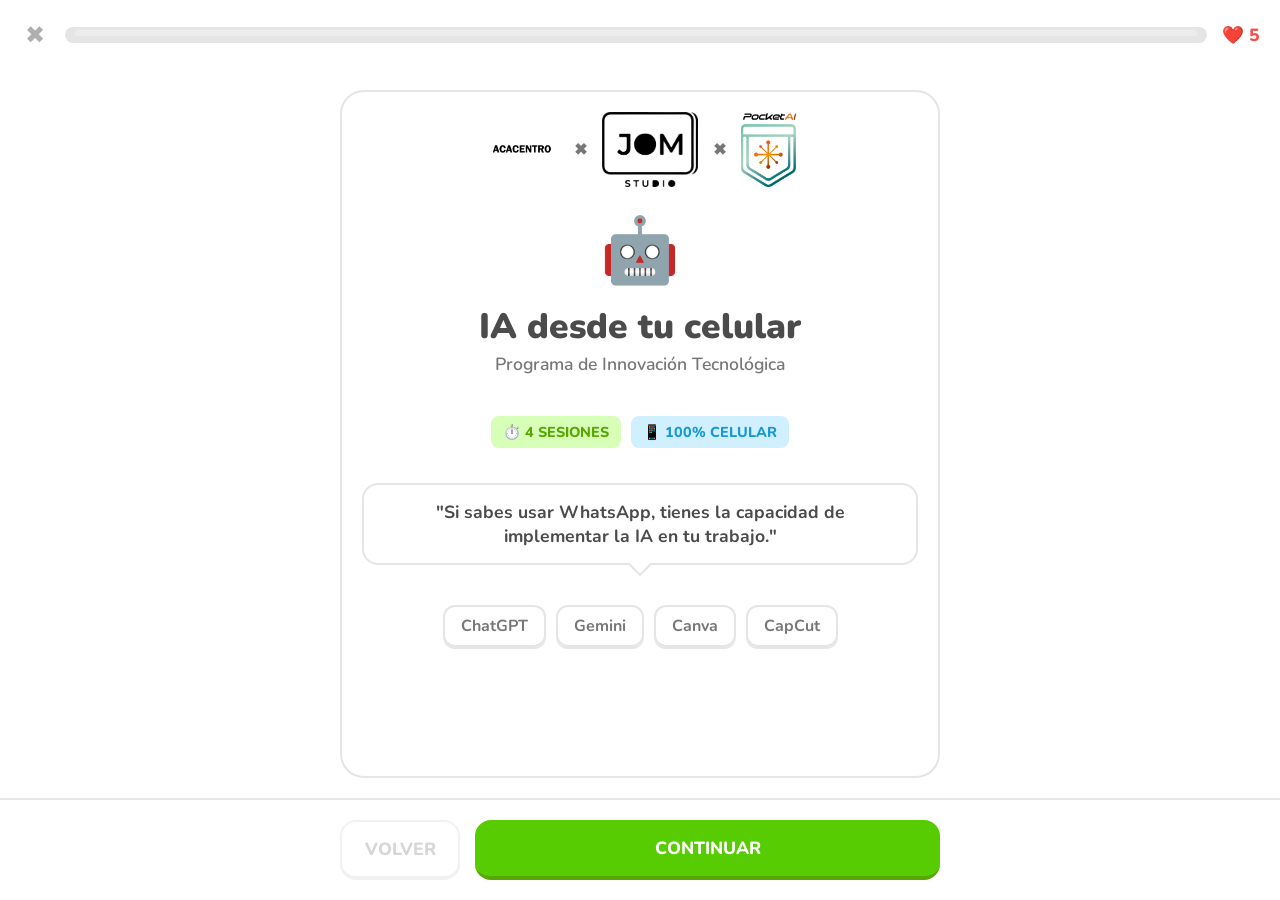
==== index.html @ 196cedae "🚀 Actualización: Logos de partners redimensionados y modales de información añadidos" ====
<!DOCTYPE html>
<html lang="es">
<head>
    <meta charset="UTF-8">
    <meta name="viewport" content="width=device-width, initial-scale=1.0, maximum-scale=1.0, user-scalable=no">
    <title>IA desde tu celular - Instituto Acacentro</title>
    <link rel="stylesheet" href="styles.css">
    <link href="https://fonts.googleapis.com/css2?family=Nunito:wght@400;600;700;800;900&display=swap" rel="stylesheet">
</head>
<body>
    
    <!-- Top Progress Bar (Duolingo style) -->
    <header class="top-bar">
        <button class="close-btn" aria-label="Cerrar">✖</button>
        <div class="progress-container">
            <div class="progress-bar-fill" id="progress-bar"></div>
            <div class="progress-bar-highlight"></div>
        </div>
        <div class="hearts-container">
            <span class="heart-icon">❤️</span> <span class="heart-count">5</span>
        </div>
    </header>

    <main class="presentation-container">
        <!-- Slide 1: Portada -->
        <section class="slide active" id="slide-1">
            <div class="content-panel text-center">
                <div class="partnership-logos">
                    <!-- Acacentro Logo -->
                    <img src="assets/logos/acacentro.png" alt="Acacentro" class="img-logo selectable" data-modal-target="modal-acacentro">
                    
                    <span class="partner-divider">✖</span>
                    
                    <!-- JOM Studio Logo -->
                    <img src="assets/logos/jom_studio_1.png" alt="JOM Studio" class="img-logo selectable" data-modal-target="modal-jom">

                    <span class="partner-divider">✖</span>
                    
                    <!-- PocketAI Logo -->
                    <img src="assets/logos/pocketai_color.png" alt="PocketAI" class="img-logo selectable" data-modal-target="modal-pocketai">
                </div>
                
                <div class="character-mascot bounce-anim" style="margin-top: 10px;">🤖</div>
                <h1 class="main-title">IA desde tu celular</h1>
                <p class="subtitle font-bold">Programa de Innovación Tecnológica</p>
                
                <div class="badges-row">
                    <span class="badge badge-green">⏱️ 4 Sesiones</span>
                    <span class="badge badge-blue">📱 100% Celular</span>
                </div>
                
                <div class="bubble-speech">
                    <p>"Si sabes usar WhatsApp, tienes la capacidad de implementar la IA en tu trabajo."</p>
                    <div class="bubble-tail"></div>
                </div>
                
                <div class="app-chip-container">
                    <div class="app-chip selectable" data-modal-target="modal-chatgpt">ChatGPT</div>
                    <div class="app-chip selectable" data-modal-target="modal-gemini">Gemini</div>
                    <div class="app-chip selectable" data-modal-target="modal-canva">Canva</div>
                    <div class="app-chip selectable" data-modal-target="modal-capcut">CapCut</div>
                </div>
            </div>
        </section>
        
        <!-- Slide 2: Plan -->
        <section class="slide" id="slide-2">
            <div class="content-panel">
                <h2 class="section-title">Plan de Clases</h2>
                <p class="subtitle">Toca cada módulo para ver los detalles.</p>
                
                <div class="lesson-list">
                    <div class="lesson-card selectable" data-modal-target="modal-mod1">
                        <div class="lesson-icon blue">1</div>
                        <div class="lesson-text">
                            <h3>Romper la barrera</h3>
                            <p>IA, Ciberseguridad y VPNs.</p>
                        </div>
                    </div>
                    <div class="lesson-card selectable" data-modal-target="modal-mod2">
                        <div class="lesson-icon orange">2</div>
                        <div class="lesson-text">
                            <h3>Ingeniería de Prompts</h3>
                            <p>Cómo dar instrucciones exactas.</p>
                        </div>
                    </div>
                    <div class="lesson-card selectable" data-modal-target="modal-mod3">
                        <div class="lesson-icon green">3</div>
                        <div class="lesson-text">
                            <h3>Taller creativo</h3>
                            <p>Diseño, video y voz con IA.</p>
                        </div>
                    </div>
                    <div class="lesson-card selectable" data-modal-target="modal-mod4">
                        <div class="lesson-icon purple">4</div>
                        <div class="lesson-text">
                            <h3>Monetización</h3>
                            <p>Tu modelo de negocios portátil.</p>
                        </div>
                    </div>
                </div>
            </div>
        </section>

        <!-- Slide 3: Bonos -->
        <section class="slide" id="slide-bonos">
            <div class="content-panel text-center">
                <div class="character-mascot bounce-anim">🎁</div>
                <h2 class="section-title">Bonos Exclusivos</h2>
                <p class="subtitle">Recursos extra sin costo adicional:</p>
                
                <div class="bonus-grid">
                    <div class="bonus-card">
                        <div class="bonus-emoji">💡</div>
                        <h3>50 Prompts Premium</h3>
                    </div>
                    <div class="bonus-card">
                        <div class="bonus-emoji">📋</div>
                        <h3>Checklist Monetización</h3>
                    </div>
                    <div class="bonus-card">
                        <div class="bonus-emoji">🎓</div>
                        <h3>Certificado Digital QR</h3>
                    </div>
                    <div class="bonus-card">
                        <div class="bonus-emoji">👥</div>
                        <h3>Grupo VIP (3 meses)</h3>
                    </div>
                </div>
            </div>
        </section>

        <!-- Slide 4: Final -->
        <section class="slide" id="slide-final">
            <div class="content-panel text-center">
                <div class="character-mascot success-bounce">🏆</div>
                <h2 class="section-title">Tu Proyecto Final</h2>
                <p class="subtitle">Desarrolla tu propio modelo de negocio 100% celular creado con inteligencia artificial.</p>
                
                <div class="options-list">
                    <div class="option-item selectable" style="pointer-events: none;">Agencia Express</div>
                    <div class="option-item selectable" style="pointer-events: none;">Podcast Educativo</div>
                    <div class="option-item selectable" style="pointer-events: none;">Recetarios Digitales</div>
                    <div class="option-item selectable" data-modal-target="modal-nicho" style="background: var(--blue-light); color: var(--blue-shadow); border-color: var(--blue);">
                        <strong>+ Escribe tu propio nicho ✏️</strong>
                    </div>
                </div>
                
                <p class="final-message font-bold mt-20" style="color: #58cc02; font-size: 1.1rem;">¡Tendrás una base comercial sólida y total autonomía!</p>
            </div>
        </section>

    </main>

    <!-- Modals Overlay Container -->
    <div class="modal-overlay" id="modal-overlay">
        
        <!-- Modal: ChatGPT -->
        <div class="modal-box" id="modal-chatgpt">
            <div class="modal-header">
                <div class="module-badge" style="background: var(--green-light); color: var(--green-shadow);">APP / IA</div>
                <button class="modal-close-btn">✖</button>
            </div>
            <h2 class="section-title">ChatGPT</h2>
            <div class="info-card">
                <p>Es una inteligencia artificial conversacional desarrollada por <strong>OpenAI</strong>. Es capaz de entender lenguaje natural, responder preguntas complejas, redactar textos y ayudarte a estructurar ideas o resolver problemas como si hablaras con un experto.</p>
            </div>
            <button class="btn btn-primary w-100 mt-20 modal-close-btn-bottom">ENTENDIDO</button>
        </div>

        <!-- Modal: Gemini -->
        <div class="modal-box" id="modal-gemini">
            <div class="modal-header">
                <div class="module-badge" style="background: var(--blue-light); color: var(--blue-shadow);">APP / IA</div>
                <button class="modal-close-btn">✖</button>
            </div>
            <h2 class="section-title">Gemini</h2>
            <div class="info-card">
                <p>El modelo de inteligencia artificial más potente de <strong>Google</strong>. Además de generar textos y conversar, tiene una integración profunda con los servicios de Google y destaca en la lectura, análisis y resumen de información directamente desde internet en tiempo real.</p>
            </div>
            <button class="btn btn-primary w-100 mt-20 modal-close-btn-bottom">ENTENDIDO</button>
        </div>

        <!-- Modal: Canva -->
        <div class="modal-box" id="modal-canva">
            <div class="modal-header">
                <div class="module-badge" style="background: #e0f2fe; color: #0284c7;">HERRAMIENTA</div>
                <button class="modal-close-btn">✖</button>
            </div>
            <h2 class="section-title">Canva</h2>
            <div class="info-card">
                <p>Plataforma de <strong>diseño gráfico</strong> muy intuitiva. En su última versión incorpora potentes herramientas mágicas de IA para generar imágenes desde cero, editar fondos automáticamente o adaptar formatos, ideal para redes sociales.</p>
            </div>
            <button class="btn btn-primary w-100 mt-20 modal-close-btn-bottom">ENTENDIDO</button>
        </div>

        <!-- Modal: CapCut -->
        <div class="modal-box" id="modal-capcut">
            <div class="modal-header">
                <div class="module-badge" style="background: #f1f5f9; color: #0f172a;">HERRAMIENTA</div>
                <button class="modal-close-btn">✖</button>
            </div>
            <h2 class="section-title">CapCut</h2>
            <div class="info-card">
                <p>Aplicación líder en <strong>edición de video</strong> para móviles. Cuenta con funciones de Inteligencia Artificial que te permiten generar subtítulos automáticos, aplicar efectos de voz, remover fondos y crear videos atractivos en minutos.</p>
            </div>
            <button class="btn btn-primary w-100 mt-20 modal-close-btn-bottom">ENTENDIDO</button>
        </div>

        <!-- Modal: Modulo 1 -->
        <div class="modal-box" id="modal-mod1">
            <div class="modal-header">
                <div class="module-badge">MÓDULO 01</div>
                <button class="modal-close-btn">✖</button>
            </div>
            <h2 class="section-title">Fundamentos y VPN</h2>
            <div class="info-card">
                <ul class="custom-list">
                    <li><strong>Conceptos Base:</strong> Desmitificando la IA.</li>
                    <li><strong>VPNs:</strong> Acceso sin fronteras y ciberseguridad.</li>
                    <li><strong>Apps:</strong> Instalación de Gemini y Perplexity.</li>
                </ul>
            </div>
            <div class="action-card">
                <div class="action-header">⭐ Misión Práctica</div>
                <p>Instalar una VPN y solicitar a una IA bloqueada la estructuración de la semana.</p>
            </div>
            <button class="btn btn-primary w-100 mt-20 modal-close-btn-bottom">ENTENDIDO</button>
        </div>

        <!-- Modal: Modulo 2 -->
        <div class="modal-box" id="modal-mod2">
            <div class="modal-header">
                <div class="module-badge" style="background: var(--orange-shadow); color: white;">MÓDULO 02</div>
                <button class="modal-close-btn">✖</button>
            </div>
            <h2 class="section-title">Ingeniería de Prompts</h2>
            <p class="subtitle">La fórmula secreta para hablar con la máquina.</p>
            <div class="formula-container">
                <div class="formula-box">Rol</div>
                <span class="formula-plus">+</span>
                <div class="formula-box">Tarea</div>
                <span class="formula-plus">+</span>
                <div class="formula-box">Contexto</div>
            </div>
            <div class="action-card mt-20" style="border-color: var(--orange); background: #fff5e6; color: var(--orange-shadow);">
                <div class="action-header" style="color: var(--orange);">⭐ Misión Práctica</div>
                <p>Diseñar un "Mega-Prompt" para generar 5 ideas virales de contenido.</p>
            </div>
            <button class="btn btn-primary w-100 mt-20 modal-close-btn-bottom" style="background: var(--orange); border-bottom-color: var(--orange-shadow);">ENTENDIDO</button>
        </div>

        <!-- Modal: Modulo 3 -->
        <div class="modal-box" id="modal-mod3">
            <div class="modal-header">
                <div class="module-badge" style="background: var(--green-shadow); color: white;">MÓDULO 03</div>
                <button class="modal-close-btn">✖</button>
            </div>
            <h2 class="section-title">El Taller Creativo</h2>
            <div class="tools-grid">
                <div class="tool-card">
                    <span class="tool-icon">📝</span>
                    <p>Texto</p>
                </div>
                <div class="tool-card">
                    <span class="tool-icon">🎨</span>
                    <p>Canva</p>
                </div>
                <div class="tool-card">
                    <span class="tool-icon">🎬</span>
                    <p>CapCut</p>
                </div>
                <div class="tool-card">
                    <span class="tool-icon">🎙️</span>
                    <p>Suno</p>
                </div>
            </div>
            <div class="action-card mt-20">
                <div class="action-header">⭐ Misión Práctica</div>
                <p>Desarrollar una pieza gráfica y un video corto promocional.</p>
            </div>
            <button class="btn btn-primary w-100 mt-20 modal-close-btn-bottom">ENTENDIDO</button>
        </div>

        <!-- Modal: Modulo 4 -->
        <div class="modal-box" id="modal-mod4">
            <div class="modal-header">
                <div class="module-badge" style="background: var(--purple); color: white;">MÓDULO 04</div>
                <button class="modal-close-btn">✖</button>
            </div>
            <h2 class="section-title">Modelo de Negocios</h2>
            <p class="subtitle">Tu agencia digital de bolsillo.</p>
            <div class="info-card">
                <ul class="custom-list">
                    <li><strong>Servicios:</strong> Portafolio de alta demanda.</li>
                    <li><strong>Redes:</strong> 1 mes de contenido en 1 día.</li>
                    <li><strong>Ventas:</strong> Estructuración de precios rentables.</li>
                </ul>
            </div>
            <button class="btn btn-primary w-100 mt-20 modal-close-btn-bottom" style="background: var(--purple); border-bottom-color: #aa5ddf;">ENTENDIDO</button>
        </div>

        <!-- Modal: Elegir Nicho -->
        <div class="modal-box" id="modal-nicho">
            <div class="modal-header">
                <div class="module-badge" style="background: var(--blue); color: white;">TU PROYECTO</div>
                <button class="modal-close-btn">✖</button>
            </div>
            <h2 class="section-title" style="margin-bottom: 10px;">¿Cuál es tu idea?</h2>
            <p class="subtitle" style="margin-bottom: 20px;">Escribe el nicho en el que quieres emprender.</p>
            
            <textarea id="nicho-input" class="custom-textarea" placeholder="Ej: Venta de postres, consultoría online, ropa vintage..." rows="4"></textarea>
            
            <div class="payment-info mt-20" style="background: #f1f5f9; padding: 15px; border-radius: 16px; text-align: center; font-size: 0.9rem;">
                <p><strong>Paso final:</strong> Al enviar, serás redirigido a la pre-inscripción donde deberás adjuntar tu comprobante de pago.</p>
                <div class="payment-logos mt-10" style="display: flex; justify-content: center; gap: 10px; font-size: 1.5rem;">
                    <span title="Pago Móvil">📱</span>
                    <span title="Zelle">💵</span>
                    <span title="Binance">🟡</span>
                    <span title="Paypal">💳</span>
                </div>
            </div>

            <button id="btn-submit-nicho" class="btn btn-primary w-100 mt-20" style="background: var(--blue); border-bottom-color: var(--blue-shadow);">IR AL FORMULARIO</button>
        </div>

        <!-- Modal: Acacentro -->
        <div class="modal-box" id="modal-acacentro">
            <div class="modal-header">
                <div class="module-badge" style="background: #f1f5f9; color: #0f172a;">ACADEMIA</div>
                <button class="modal-close-btn">✖</button>
            </div>
            <div class="text-center">
                <img src="assets/logos/acacentro.png" alt="Acacentro" style="max-width: 200px; margin-bottom: 15px;">
                <h2 class="section-title">Instituto Acacentro</h2>
            </div>
            <div class="info-card mt-20">
                <p>Centro educativo líder especializado en la formación de habilidades digitales y tecnológicas, preparando a los profesionales del futuro.</p>
            </div>
            <button class="btn btn-primary w-100 mt-20 modal-close-btn-bottom">ENTENDIDO</button>
        </div>

        <!-- Modal: JOM Studio -->
        <div class="modal-box" id="modal-jom">
            <div class="modal-header">
                <div class="module-badge" style="background: #f1f5f9; color: #0f172a;">AGENCIA</div>
                <button class="modal-close-btn">✖</button>
            </div>
            <div class="text-center">
                <img src="assets/logos/jom_studio_1.png" alt="JOM Studio" style="max-width: 150px; margin-bottom: 15px;">
                <h2 class="section-title">JOM Studio</h2>
            </div>
            <div class="info-card mt-20">
                <p>Agencia creativa y productora audiovisual enfocada en innovación, desarrollo de marcas y contenidos disruptivos.</p>
            </div>
            <button class="btn btn-primary w-100 mt-20 modal-close-btn-bottom">ENTENDIDO</button>
        </div>

        <!-- Modal: PocketAI -->
        <div class="modal-box" id="modal-pocketai">
            <div class="modal-header">
                <div class="module-badge" style="background: var(--orange-shadow); color: white;">TECNOLOGÍA</div>
                <button class="modal-close-btn">✖</button>
            </div>
            <div class="text-center">
                <img src="assets/logos/pocketai_color.png" alt="PocketAI" style="max-width: 150px; margin-bottom: 15px;">
                <h2 class="section-title">PocketAI</h2>
            </div>
            <div class="info-card mt-20">
                <p>Nuestra revolucionaria metodología para integrar la Inteligencia Artificial directamente en tu dispositivo móvil, optimizando procesos en cualquier lugar.</p>
            </div>
            <button class="btn btn-primary w-100 mt-20 modal-close-btn-bottom">ENTENDIDO</button>
        </div>

    </div>

    <!-- Sticky Footer (Duolingo style) -->
    <footer class="bottom-footer" id="footer-controls">
        <div class="footer-inner">
            <button id="prev-btn" class="btn btn-secondary" disabled>VOLVER</button>
            <button id="next-btn" class="btn btn-primary">CONTINUAR</button>
        </div>
    </footer>

    <!-- Success Overlay (Shown at the end) -->
    <div class="success-overlay" id="success-overlay">
        <div class="success-content" style="padding: 40px 20px;">
            <div style="font-size: 5rem; margin-bottom: 20px;" class="bounce-anim">🚀</div>
            <h2 class="success-title" style="color: var(--text-main); font-size: 2rem; margin-bottom: 15px; line-height: 1.2;">¡Todo listo para empezar!</h2>
            <p style="font-size: 1.15rem; color: var(--text-muted); font-weight: 700; margin-bottom: 35px;">Asegura tu cupo ahora y transforma tu celular en un modelo de negocios rentable.</p>
            
            <div class="payment-info" style="background: #f1f5f9; padding: 15px; border-radius: 16px; text-align: center; font-size: 0.95rem; margin-bottom: 25px;">
                <p>Serás redirigido a la pre-inscripción.</p>
                <div class="payment-logos mt-10" style="display: flex; justify-content: center; gap: 10px; font-size: 1.5rem;">
                    <span title="Pago Móvil">📱</span>
                    <span title="Zelle">💵</span>
                    <span title="Binance">🟡</span>
                    <span title="Paypal">💳</span>
                </div>
            </div>

            <button class="btn btn-primary w-100" id="finish-btn" style="background: var(--blue); border-bottom-color: var(--blue-shadow); font-size: 1.2rem; padding: 18px 0;">INSCRÍBETE YA</button>
        </div>
    </div>

    <script src="script.js"></script>
</body>
</html>
---- styles.css ----
:root {
    --bg-color: #ffffff;
    --panel-bg: #ffffff;
    --text-main: #4b4b4b;
    --text-muted: #777777;
    --green: #58cc02;
    --green-shadow: #58a700;
    --green-light: #d7ffb8;
    --blue: #1cb0f6;
    --blue-shadow: #1899d6;
    --blue-light: #d1f0ff;
    --yellow: #ffc800;
    --orange: #ff9600;
    --orange-shadow: #e58700;
    --purple: #ce82ff;
    --red: #ff4b4b;
    --border-color: #e5e5e5;
    --card-shadow: 0 4px 0 0 #e5e5e5;
}

* {
    margin: 0;
    padding: 0;
    box-sizing: border-box;
    font-family: 'Nunito', sans-serif;
}

body {
    background-color: var(--bg-color);
    color: var(--text-main);
    min-height: 100vh;
    min-height: 100dvh;
    display: flex;
    flex-direction: column;
    overflow: hidden;
    position: relative;
}

/* Typography utilities */
.text-center { text-align: center; }
.font-bold { font-weight: 800; }
.mt-20 { margin-top: 20px; }
.w-100 { width: 100%; }

/* --- Header / Top Bar --- */
.top-bar {
    width: 100%;
    height: 70px;
    background: #ffffff;
    display: flex;
    align-items: center;
    padding: 0 20px;
    gap: 15px;
    z-index: 100;
}

.close-btn {
    background: none;
    border: none;
    color: #afafaf;
    font-size: 1.5rem;
    cursor: pointer;
    padding: 5px;
    transition: color 0.2s;
}
.close-btn:hover { color: var(--text-muted); }

.progress-container {
    flex: 1;
    height: 16px;
    background: var(--border-color);
    border-radius: 12px;
    position: relative;
    overflow: hidden;
}

.progress-bar-fill {
    height: 100%;
    background: var(--green);
    width: 0%;
    border-radius: 12px;
    transition: width 0.4s cubic-bezier(0.175, 0.885, 0.32, 1.275);
    position: relative;
}

/* El brillo de la barra */
.progress-bar-highlight {
    position: absolute;
    top: 3px;
    left: 10px;
    height: 6px;
    width: calc(100% - 20px);
    background: rgba(255, 255, 255, 0.3);
    border-radius: 6px;
    pointer-events: none;
}

.hearts-container {
    display: flex;
    align-items: center;
    gap: 5px;
    font-weight: 800;
    font-size: 1.1rem;
    color: var(--red);
}

/* --- Presentation Container --- */
.presentation-container {
    flex: 1;
    position: relative;
    width: 100%;
    overflow: hidden;
    max-width: 600px;
    margin: 0 auto;
}

.slide {
    position: absolute;
    width: 100%;
    height: 100%;
    display: flex;
    flex-direction: column;
    padding: 20px;
    opacity: 0;
    transform: translate3d(100%, 0, 0);
    transition: transform 0.4s ease-out, opacity 0.4s;
    pointer-events: none;
    overflow-y: auto;
    -webkit-overflow-scrolling: touch;
    will-change: transform, opacity;
}

.slide.active {
    opacity: 1;
    transform: translate3d(0, 0, 0);
    pointer-events: all;
}

/* Clases de estado para las animaciones fluidas (estilo app) */
.slide.past { 
    transform: translate3d(-100%, 0, 0); 
    opacity: 0;
    pointer-events: none;
}

.content-panel {
    display: flex;
    flex-direction: column;
    align-items: stretch;
    padding-bottom: 30px;
}

/* --- Elements & Mascot --- */
.character-mascot {
    font-size: 4rem;
    margin-bottom: 10px;
}

.bounce-anim {
    animation: bounce 2s infinite ease-in-out;
}

@keyframes bounce {
    0%, 100% { transform: translateY(0); }
    50% { transform: translateY(-10px); }
}

.main-title {
    font-size: 2.2rem;
    font-weight: 900;
    color: var(--text-main);
    margin-bottom: 5px;
    line-height: 1.2;
}

.section-title {
    font-size: 1.8rem;
    font-weight: 800;
    color: var(--text-main);
    margin-bottom: 8px;
}

.subtitle {
    font-size: 1.1rem;
    color: var(--text-muted);
    font-weight: 600;
    margin-bottom: 25px;
}

/* Badges */
.badges-row {
    display: flex;
    justify-content: center;
    gap: 10px;
    margin: 15px 0;
}
.badge {
    padding: 6px 12px;
    border-radius: 8px;
    font-size: 0.9rem;
    font-weight: 800;
    text-transform: uppercase;
}
.badge-green { background: var(--green-light); color: var(--green-shadow); }
.badge-blue { background: var(--blue-light); color: var(--blue-shadow); }

.module-badge {
    display: inline-block;
    padding: 6px 12px;
    background: var(--border-color);
    color: var(--text-muted);
    font-weight: 800;
    font-size: 0.8rem;
    letter-spacing: 1px;
    border-radius: 8px;
    margin-bottom: 15px;
    align-self: flex-start;
}

/* Bubble Speech */
.bubble-speech {
    background: #ffffff;
    border: 2px solid var(--border-color);
    border-radius: 16px;
    padding: 15px 20px;
    margin: 20px 0;
    position: relative;
    font-weight: 700;
    font-size: 1.1rem;
    color: var(--text-main);
}
.bubble-tail {
    position: absolute;
    bottom: -10px;
    left: 50%;
    transform: translateX(-50%) rotate(45deg);
    width: 16px;
    height: 16px;
    background: #ffffff;
    border-right: 2px solid var(--border-color);
    border-bottom: 2px solid var(--border-color);
}

/* App Chips */
.app-chip-container {
    display: flex;
    flex-wrap: wrap;
    justify-content: center;
    gap: 10px;
    margin-top: 20px;
}
.app-chip {
    border: 2px solid var(--border-color);
    border-radius: 12px;
    padding: 8px 16px;
    font-weight: 700;
    color: var(--text-muted);
    box-shadow: 0 2px 0 0 var(--border-color);
}

/* Cards & Lists */
.lesson-list {
    display: flex;
    flex-direction: column;
    gap: 15px;
}

.lesson-card {
    border: 2px solid var(--border-color);
    border-radius: 16px;
    padding: 15px;
    display: flex;
    align-items: center;
    gap: 15px;
    background: #ffffff;
    box-shadow: var(--card-shadow);
}
.selectable {
    cursor: pointer;
    transition: all 0.1s ease;
}
.selectable:active {
    transform: translateY(4px);
    box-shadow: 0 0 0 0 var(--border-color);
}

.lesson-icon {
    width: 50px;
    height: 50px;
    border-radius: 50%;
    display: flex;
    align-items: center;
    justify-content: center;
    font-size: 1.5rem;
    font-weight: 900;
    color: white;
}
.lesson-icon.blue { background: var(--blue); }
.lesson-icon.orange { background: var(--orange); }
.lesson-icon.green { background: var(--green); }
.lesson-icon.purple { background: var(--purple); }

.lesson-text h3 { font-size: 1.1rem; font-weight: 800; color: var(--text-main); }
.lesson-text p { font-size: 0.95rem; color: var(--text-muted); font-weight: 600; margin-top: 2px; }

/* Grid styles (Bonos / Herramientas) */
.bonus-grid, .tools-grid {
    display: grid;
    grid-template-columns: 1fr 1fr;
    gap: 15px;
}

.bonus-card, .tool-card {
    border: 2px solid var(--border-color);
    border-radius: 16px;
    padding: 20px 10px;
    text-align: center;
    box-shadow: var(--card-shadow);
    background: #ffffff;
}

.bonus-emoji, .tool-icon {
    font-size: 2.5rem;
    margin-bottom: 10px;
    display: block;
}

.bonus-card h3 {
    font-size: 0.95rem;
    font-weight: 800;
    color: var(--text-main);
}
.tool-card p {
    font-size: 1rem;
    font-weight: 800;
    color: var(--text-main);
}

/* Info & Action Cards */
.info-card {
    background: #f7f7f7;
    border-radius: 16px;
    padding: 20px;
    margin-bottom: 20px;
}

.custom-list {
    list-style: none;
}
.custom-list li {
    font-size: 1.05rem;
    font-weight: 600;
    margin-bottom: 15px;
    position: relative;
    padding-left: 25px;
}
.custom-list li:last-child { margin-bottom: 0; }
.custom-list li::before {
    content: '•';
    color: var(--blue);
    font-size: 1.5rem;
    position: absolute;
    left: 0;
    top: -5px;
}
.custom-list li strong { color: var(--text-main); font-weight: 800; }

.action-card {
    border: 2px solid var(--green);
    border-radius: 16px;
    padding: 20px;
    background: var(--green-light);
    color: var(--green-shadow);
}
.action-header {
    font-weight: 900;
    text-transform: uppercase;
    font-size: 0.9rem;
    margin-bottom: 8px;
}
.action-card p { font-weight: 700; font-size: 1.05rem; }

/* Formula Container */
.formula-container {
    display: flex;
    align-items: center;
    justify-content: space-between;
    margin: 20px 0;
}
.formula-box {
    border: 2px solid var(--border-color);
    border-radius: 12px;
    padding: 12px;
    font-weight: 800;
    text-align: center;
    flex: 1;
    box-shadow: 0 3px 0 0 var(--border-color);
    color: var(--text-main);
}
.formula-plus {
    font-weight: 900;
    font-size: 1.5rem;
    color: var(--text-muted);
    padding: 0 10px;
}

/* Options list */
.options-list {
    display: flex;
    flex-direction: column;
    gap: 15px;
    margin-top: 20px;
}
.option-item {
    border: 2px solid var(--border-color);
    border-radius: 16px;
    padding: 15px;
    font-weight: 800;
    font-size: 1.1rem;
    color: var(--text-main);
    box-shadow: var(--card-shadow);
    background: #ffffff;
}

/* --- Footer Controls --- */
.bottom-footer {
    position: relative;
    flex-shrink: 0;
    width: 100%;
    background: #ffffff;
    border-top: 2px solid var(--border-color);
    padding: 20px;
    z-index: 100;
}

.footer-inner {
    max-width: 600px;
    margin: 0 auto;
    display: flex;
    justify-content: space-between;
    gap: 15px;
}

.btn {
    border: none;
    border-radius: 16px;
    padding: 15px 0;
    font-size: 1.1rem;
    font-weight: 800;
    text-transform: uppercase;
    cursor: pointer;
    transition: all 0.1s ease;
    text-align: center;
}

.btn-primary {
    background: var(--green);
    color: white;
    border-bottom: 4px solid var(--green-shadow);
    flex: 1;
}

.btn-primary:active {
    border-bottom-width: 0;
    transform: translateY(4px);
}

.btn-secondary {
    background: transparent;
    color: #afafaf;
    border: 2px solid var(--border-color);
    border-bottom: 4px solid var(--border-color);
    width: 120px;
}

.btn-secondary:disabled {
    opacity: 0.5;
    cursor: not-allowed;
}

.btn-secondary:not(:disabled):hover {
    color: var(--text-main);
    background: #f7f7f7;
}

.btn-secondary:not(:disabled):active {
    border-bottom-width: 2px;
    transform: translateY(2px);
}

/* --- Success Overlay --- */
.success-overlay {
    position: fixed;
    top: 0;
    left: 0;
    width: 100%;
    height: 100%;
    background: rgba(255, 255, 255, 0.95);
    z-index: 200;
    display: flex;
    align-items: center;
    justify-content: center;
    opacity: 0;
    pointer-events: none;
    transition: opacity 0.3s;
}

.success-overlay.show {
    opacity: 1;
    pointer-events: all;
}

.success-content {
    text-align: center;
    padding: 30px;
    max-width: 400px;
    width: 90%;
}

.success-title {
    font-size: 2.2rem;
    color: var(--yellow);
    font-weight: 900;
    margin-bottom: 30px;
}

.success-stats {
    display: flex;
    gap: 15px;
    margin-bottom: 30px;
}

.stat-box {
    border: 2px solid var(--border-color);
    border-radius: 16px;
    padding: 15px;
    flex: 1;
    background: white;
    box-shadow: var(--card-shadow);
}
.stat-box span {
    display: block;
    font-weight: 800;
    color: var(--text-muted);
    text-transform: uppercase;
    font-size: 0.85rem;
    margin-bottom: 5px;
}
.stat-box strong {
    font-size: 1.8rem;
    font-weight: 900;
}

/* --- Modals Overlay (Modules) --- */
.modal-overlay {
    position: fixed;
    top: 0;
    left: 0;
    width: 100%;
    height: 100%;
    background: rgba(0, 0, 0, 0.6);
    z-index: 300;
    display: flex;
    align-items: flex-end; /* Bottom sheet by default on mobile */
    justify-content: center;
    opacity: 0;
    pointer-events: none;
    transition: opacity 0.3s ease;
}

.modal-overlay.active {
    opacity: 1;
    pointer-events: all;
}

.modal-box {
    background: #ffffff;
    width: 100%;
    max-width: 600px;
    max-height: 85vh;
    border-radius: 24px 24px 0 0;
    padding: 30px 20px;
    overflow-y: auto;
    -webkit-overflow-scrolling: touch;
    transform: translateY(100%);
    transition: transform 0.4s cubic-bezier(0.175, 0.885, 0.32, 1.1);
    display: none;
    box-shadow: 0 -5px 25px rgba(0,0,0,0.1);
}

.modal-box.active {
    display: block;
}

.modal-box.slide-up {
    transform: translateY(0);
}

.modal-header {
    display: flex;
    justify-content: space-between;
    align-items: center;
    margin-bottom: 20px;
}

.modal-close-btn {
    background: #f1f5f9;
    border: none;
    width: 40px;
    height: 40px;
    border-radius: 50%;
    font-size: 1.2rem;
    color: var(--text-muted);
    cursor: pointer;
    display: flex;
    align-items: center;
    justify-content: center;
    transition: background 0.2s;
}

.modal-close-btn:hover {
    background: #e2e8f0;
    color: var(--text-main);
}

.modal-close-btn-bottom {
    margin-top: 30px;
}

/* --- Textarea Styles --- */
.custom-textarea {
    width: 100%;
    border: 2px solid var(--border-color);
    border-radius: 16px;
    padding: 15px;
    font-family: 'Nunito', sans-serif;
    font-size: 1rem;
    font-weight: 600;
    color: var(--text-main);
    resize: none;
    transition: border-color 0.2s;
    background: #f9fafb;
}

.custom-textarea:focus {
    outline: none;
    border-color: var(--blue);
    background: #ffffff;
}

/* --- Partnership Logos --- */
.partnership-logos {
    display: flex;
    align-items: center;
    justify-content: center;
    gap: 15px;
    margin-bottom: 10px;
}

.img-logo {
    height: 75px;
    max-width: 180px;
    width: auto;
    object-fit: contain;
    transition: transform 0.2s ease, filter 0.2s ease;
}

.img-logo.selectable:hover {
    transform: scale(1.1);
    filter: brightness(1.1);
}

.img-logo.selectable:active {
    transform: scale(0.95);
}

.partner-divider {
    font-size: 1rem;
    color: var(--text-muted);
    font-weight: 900;
}

@media (min-width: 768px) {
    .presentation-container {
        border: 2px solid var(--border-color);
        border-radius: 24px;
        margin-top: 20px;
        margin-bottom: 20px;
    }
    
    .modal-overlay {
        align-items: center; /* Center on desktop */
    }
    
    .modal-box {
        border-radius: 24px;
        transform: translateY(20px) scale(0.95);
        height: auto;
    }
    
    .modal-box.slide-up {
        transform: translateY(0) scale(1);
    }
}

/* ==========================================
   ADAPTACIÓN PARA MÓVILES (iPhone 14, etc.)
   ========================================== */
@media (max-width: 480px) {
    .character-mascot { font-size: 3rem; margin-bottom: 5px; }
    .main-title { font-size: 1.7rem; }
    .section-title { font-size: 1.5rem; margin-bottom: 5px; }
    .subtitle { font-size: 1rem; margin-bottom: 15px; }
    
    .partnership-logos { gap: 10px; }
    .img-logo { height: 55px; max-width: 130px; }
    
    .badges-row { margin: 10px 0; gap: 8px; }
    .badge { padding: 5px 10px; font-size: 0.8rem; }
    
    .bubble-speech { font-size: 1rem; padding: 12px 15px; margin: 15px 0; }
    .app-chip { padding: 6px 12px; font-size: 0.85rem; }
    
    .lesson-card { padding: 12px; gap: 12px; }
    .lesson-icon { width: 45px; height: 45px; font-size: 1.3rem; }
    .lesson-text h3 { font-size: 1.05rem; }
    .lesson-text p { font-size: 0.9rem; }
    
    .bonus-card, .tool-card { padding: 15px 10px; }
    .bonus-emoji, .tool-icon { font-size: 2rem; margin-bottom: 5px; }
    .bonus-card h3 { font-size: 0.85rem; }
    .tool-card p { font-size: 0.9rem; }
    
    .option-item { padding: 12px; font-size: 1rem; }
    
    .btn { padding: 12px 0; font-size: 1rem; }
    .bottom-footer { padding: 15px; }
    
    .top-bar { height: 60px; padding: 0 15px; }
    .presentation-container { padding-bottom: 20px; }
    
    .modal-box { padding: 25px 15px; }
    .module-badge { padding: 5px 10px; font-size: 0.75rem; margin-bottom: 10px; }
    .info-card, .action-card { padding: 15px; }
    .custom-list li { font-size: 0.95rem; margin-bottom: 10px; }
    
    .success-title { font-size: 1.8rem; }
    .stat-box { padding: 12px; }
    .stat-box strong { font-size: 1.5rem; }
    
    .formula-box { padding: 8px; font-size: 0.9rem; }
}

/* Adaptación extra para pantallas móviles de poca altura (ej: iPhone SE) */
@media (max-height: 700px) {
    .character-mascot { font-size: 2.5rem; }
    .main-title { font-size: 1.5rem; }
    .bubble-speech { margin: 10px 0; font-size: 0.95rem; }
    .subtitle { margin-bottom: 10px; }
    .lesson-card { padding: 10px; }
    .modal-box { max-height: 90vh; }
}
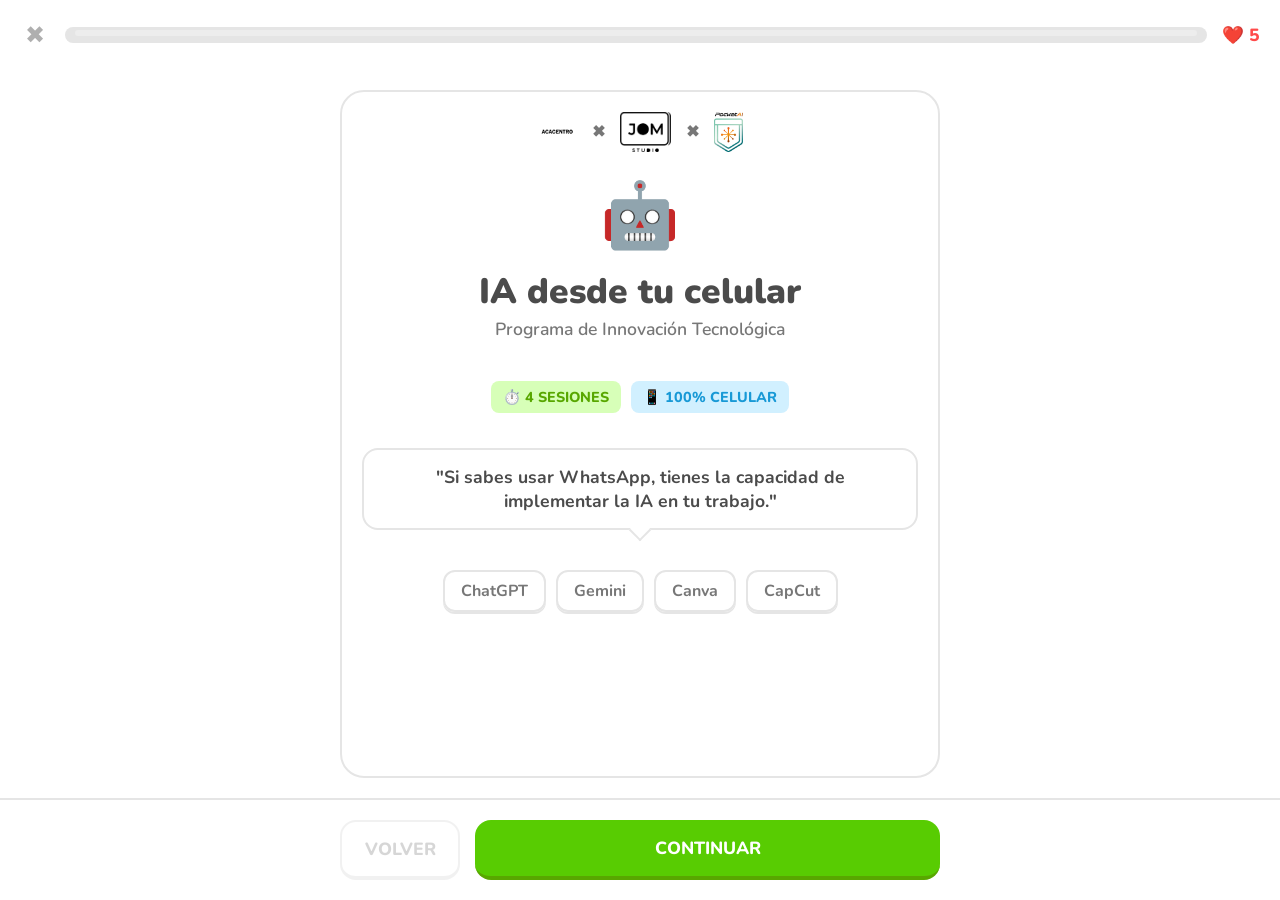
==== commit 1a476387: "🔧 Fix: Logos redimensionados a tamaño normal y añadido campo de código de preinscripción" ====
--- a/index.html
+++ b/index.html
@@ -309,9 +309,14 @@
             <h2 class="section-title" style="margin-bottom: 10px;">¿Cuál es tu idea?</h2>
             <p class="subtitle" style="margin-bottom: 20px;">Escribe el nicho en el que quieres emprender.</p>
             
-            <textarea id="nicho-input" class="custom-textarea" placeholder="Ej: Venta de postres, consultoría online, ropa vintage..." rows="4"></textarea>
+            <textarea id="nicho-input" class="custom-textarea" placeholder="Ej: Venta de postres, consultoría online, ropa vintage..." rows="3" style="margin-bottom: 15px;"></textarea>
             
-            <div class="payment-info mt-20" style="background: #f1f5f9; padding: 15px; border-radius: 16px; text-align: center; font-size: 0.9rem;">
+            <div class="input-group" style="margin-bottom: 20px;">
+                <label for="codigo-input" style="display: block; font-weight: 800; font-size: 0.9rem; color: var(--text-muted); margin-bottom: 8px; text-transform: uppercase;">Código de Preinscripción (Opcional)</label>
+                <input type="text" id="codigo-input" class="custom-textarea" placeholder="Ingresa tu código aquí" style="padding: 12px 15px; font-size: 0.9rem;">
+            </div>
+
+            <div class="payment-info" style="background: #f1f5f9; padding: 15px; border-radius: 16px; text-align: center; font-size: 0.85rem;">
                 <p><strong>Paso final:</strong> Al enviar, serás redirigido a la pre-inscripción donde deberás adjuntar tu comprobante de pago.</p>
                 <div class="payment-logos mt-10" style="display: flex; justify-content: center; gap: 10px; font-size: 1.5rem;">
                     <span title="Pago Móvil">📱</span>
@@ -331,7 +336,7 @@
                 <button class="modal-close-btn">✖</button>
             </div>
             <div class="text-center">
-                <img src="assets/logos/acacentro.png" alt="Acacentro" style="max-width: 200px; margin-bottom: 15px;">
+                <img src="assets/logos/acacentro.png" alt="Acacentro" style="max-height: 50px; width: auto; margin-bottom: 15px;">
                 <h2 class="section-title">Instituto Acacentro</h2>
             </div>
             <div class="info-card mt-20">
@@ -347,7 +352,7 @@
                 <button class="modal-close-btn">✖</button>
             </div>
             <div class="text-center">
-                <img src="assets/logos/jom_studio_1.png" alt="JOM Studio" style="max-width: 150px; margin-bottom: 15px;">
+                <img src="assets/logos/jom_studio_1.png" alt="JOM Studio" style="max-height: 50px; width: auto; margin-bottom: 15px;">
                 <h2 class="section-title">JOM Studio</h2>
             </div>
             <div class="info-card mt-20">
@@ -363,7 +368,7 @@
                 <button class="modal-close-btn">✖</button>
             </div>
             <div class="text-center">
-                <img src="assets/logos/pocketai_color.png" alt="PocketAI" style="max-width: 150px; margin-bottom: 15px;">
+                <img src="assets/logos/pocketai_color.png" alt="PocketAI" style="max-height: 50px; width: auto; margin-bottom: 15px;">
                 <h2 class="section-title">PocketAI</h2>
             </div>
             <div class="info-card mt-20">
--- a/styles.css
+++ b/styles.css
@@ -658,8 +658,8 @@
 }
 
 .img-logo {
-    height: 75px;
-    max-width: 180px;
+    height: 40px;
+    max-width: 120px;
     width: auto;
     object-fit: contain;
     transition: transform 0.2s ease, filter 0.2s ease;
@@ -713,7 +713,7 @@
     .subtitle { font-size: 1rem; margin-bottom: 15px; }
     
     .partnership-logos { gap: 10px; }
-    .img-logo { height: 55px; max-width: 130px; }
+    .img-logo { height: 30px; max-width: 90px; }
     
     .badges-row { margin: 10px 0; gap: 8px; }
     .badge { padding: 5px 10px; font-size: 0.8rem; }
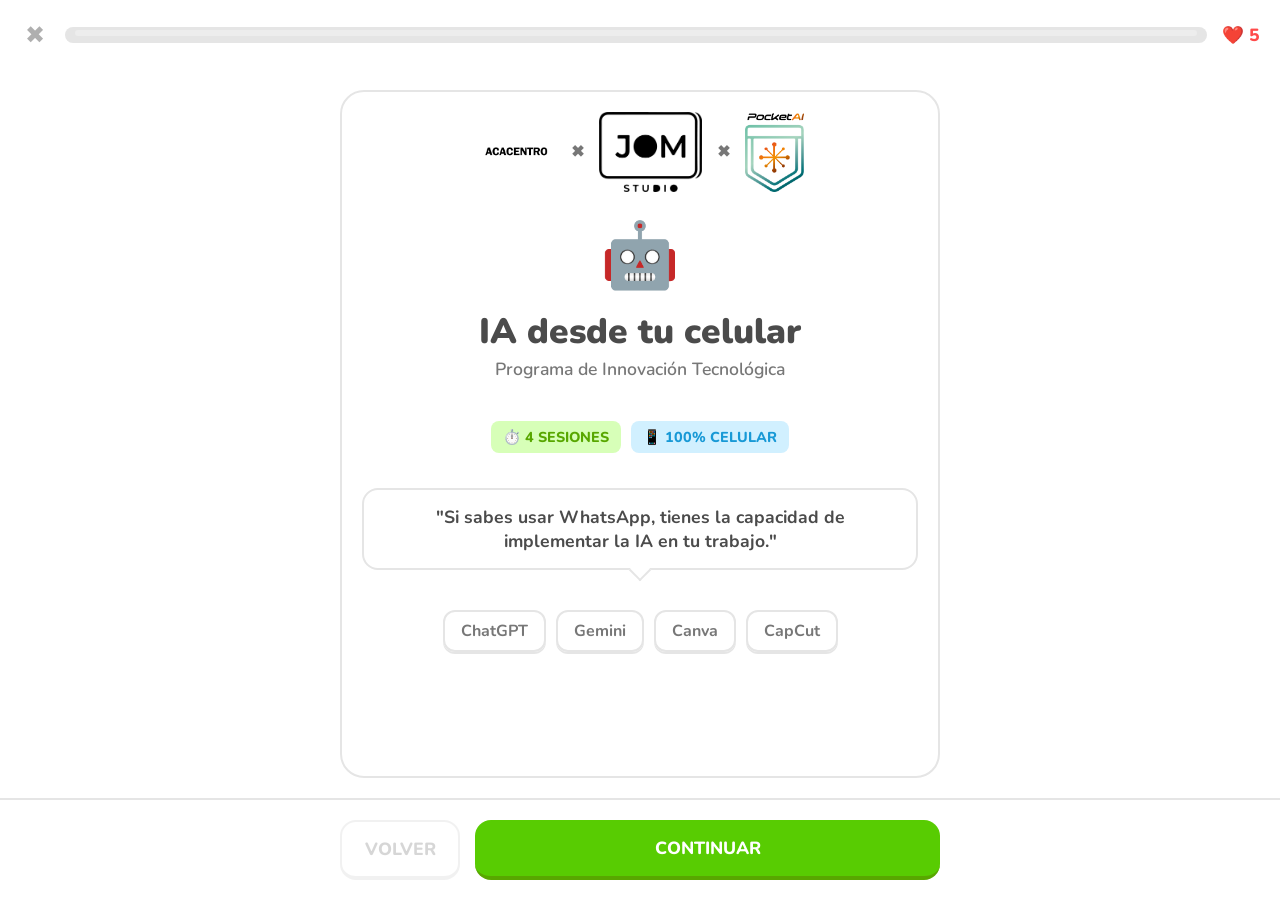
==== commit 3e252dff: "✅ Solucionado: Botones Inscribirse y Contáctanos añadidos correctamente" ====
--- a/index.html
+++ b/index.html
@@ -327,6 +327,10 @@
             </div>
 
             <button id="btn-submit-nicho" class="btn btn-primary w-100 mt-20" style="background: var(--blue); border-bottom-color: var(--blue-shadow);">IR AL FORMULARIO</button>
+            <div class="dual-buttons-container mt-20">
+                <button id="btn-nicho-inscribirse" class="btn btn-primary btn-dual">INSCRIBIRSE</button>
+                <button id="btn-nicho-contactanos" class="btn btn-secondary btn-dual">CONTÁCTANOS</button>
+            </div>
         </div>
 
         <!-- Modal: Acacentro -->
@@ -404,7 +408,10 @@
                 </div>
             </div>
 
-            <button class="btn btn-primary w-100" id="finish-btn" style="background: var(--blue); border-bottom-color: var(--blue-shadow); font-size: 1.2rem; padding: 18px 0;">INSCRÍBETE YA</button>
+            <div class="dual-buttons-container mt-20">
+                <button id="btn-success-inscribirse" class="btn btn-primary btn-dual">INSCRIBIRSE</button>
+                <button id="btn-success-contactanos" class="btn btn-secondary btn-dual">CONTÁCTANOS</button>
+            </div>
         </div>
     </div>
 
--- a/styles.css
+++ b/styles.css
@@ -658,11 +658,17 @@
 }
 
 .img-logo {
-    height: 40px;
-    max-width: 120px;
+    height: 80px;
+    max-width: 200px;
     width: auto;
     object-fit: contain;
     transition: transform 0.2s ease, filter 0.2s ease;
+    animation: logo-pulse 3s infinite ease-in-out;
+}
+
+@keyframes logo-pulse {
+    0%, 100% { transform: scale(1); }
+    50% { transform: scale(1.05); }
 }
 
 .img-logo.selectable:hover {
@@ -678,6 +684,24 @@
     font-size: 1rem;
     color: var(--text-muted);
     font-weight: 900;
+}
+
+.dual-buttons-container {
+    display: flex;
+    gap: 12px;
+    width: 100%;
+}
+
+.btn-dual {
+    flex: 1;
+    font-size: 0.9rem !important;
+    padding: 12px 5px !important;
+}
+
+@media (max-width: 480px) {
+    .btn-dual {
+        font-size: 0.8rem !important;
+    }
 }
 
 @media (min-width: 768px) {
@@ -713,7 +737,7 @@
     .subtitle { font-size: 1rem; margin-bottom: 15px; }
     
     .partnership-logos { gap: 10px; }
-    .img-logo { height: 30px; max-width: 90px; }
+    .img-logo { height: 60px; max-width: 140px; }
     
     .badges-row { margin: 10px 0; gap: 8px; }
     .badge { padding: 5px 10px; font-size: 0.8rem; }
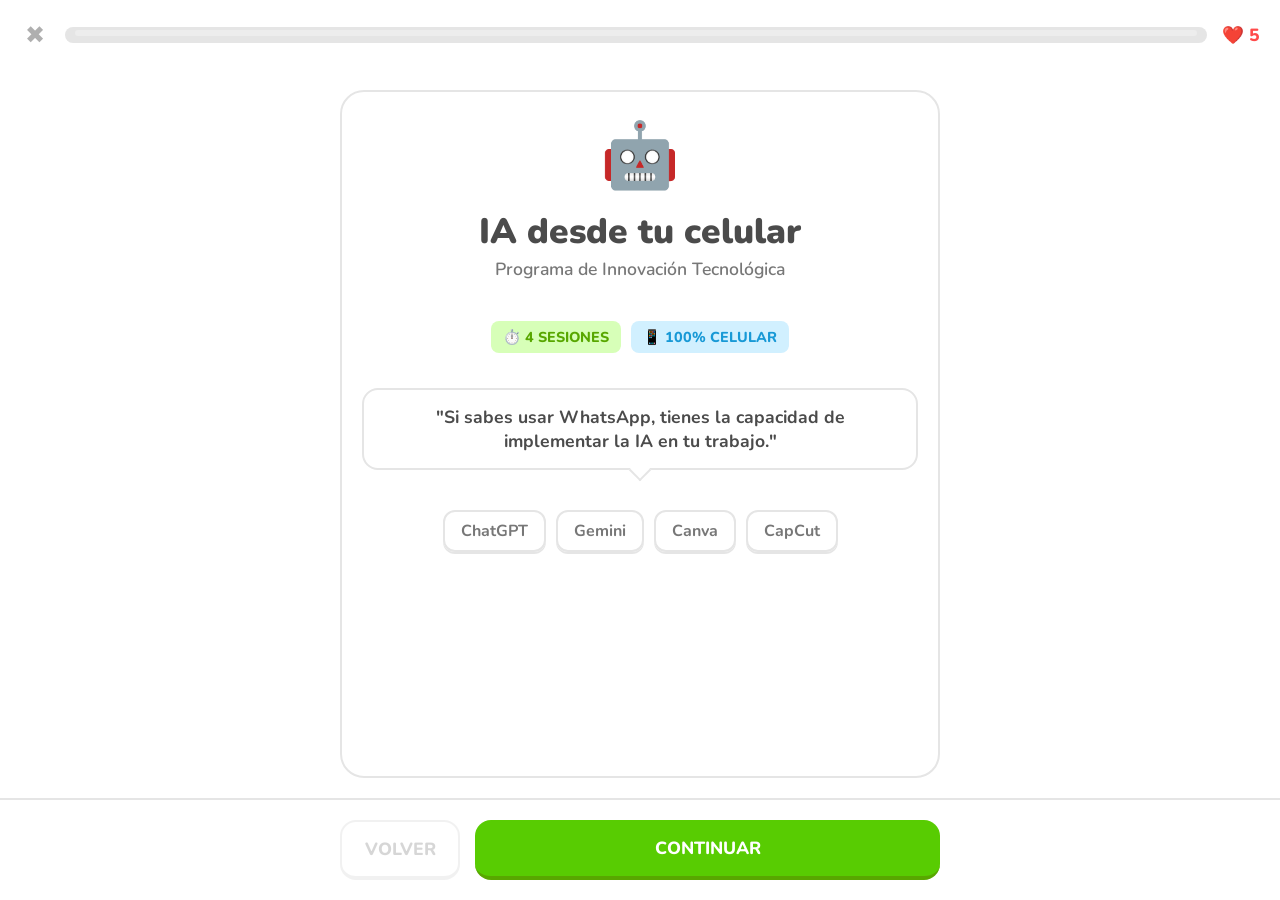
==== commit a1506d4a: "🧹 Cleanup: Logos y modales de partners eliminados, regreso al diseño limpio" ====
--- a/index.html
+++ b/index.html
@@ -25,22 +25,7 @@
         <!-- Slide 1: Portada -->
         <section class="slide active" id="slide-1">
             <div class="content-panel text-center">
-                <div class="partnership-logos">
-                    <!-- Acacentro Logo -->
-                    <img src="assets/logos/acacentro.png" alt="Acacentro" class="img-logo selectable" data-modal-target="modal-acacentro">
-                    
-                    <span class="partner-divider">✖</span>
-                    
-                    <!-- JOM Studio Logo -->
-                    <img src="assets/logos/jom_studio_1.png" alt="JOM Studio" class="img-logo selectable" data-modal-target="modal-jom">
-
-                    <span class="partner-divider">✖</span>
-                    
-                    <!-- PocketAI Logo -->
-                    <img src="assets/logos/pocketai_color.png" alt="PocketAI" class="img-logo selectable" data-modal-target="modal-pocketai">
-                </div>
-                
-                <div class="character-mascot bounce-anim" style="margin-top: 10px;">🤖</div>
+                <div class="character-mascot bounce-anim">🤖</div>
                 <h1 class="main-title">IA desde tu celular</h1>
                 <p class="subtitle font-bold">Programa de Innovación Tecnológica</p>
                 
@@ -331,54 +316,6 @@
                 <button id="btn-nicho-inscribirse" class="btn btn-primary btn-dual">INSCRIBIRSE</button>
                 <button id="btn-nicho-contactanos" class="btn btn-secondary btn-dual">CONTÁCTANOS</button>
             </div>
-        </div>
-
-        <!-- Modal: Acacentro -->
-        <div class="modal-box" id="modal-acacentro">
-            <div class="modal-header">
-                <div class="module-badge" style="background: #f1f5f9; color: #0f172a;">ACADEMIA</div>
-                <button class="modal-close-btn">✖</button>
-            </div>
-            <div class="text-center">
-                <img src="assets/logos/acacentro.png" alt="Acacentro" style="max-height: 50px; width: auto; margin-bottom: 15px;">
-                <h2 class="section-title">Instituto Acacentro</h2>
-            </div>
-            <div class="info-card mt-20">
-                <p>Centro educativo líder especializado en la formación de habilidades digitales y tecnológicas, preparando a los profesionales del futuro.</p>
-            </div>
-            <button class="btn btn-primary w-100 mt-20 modal-close-btn-bottom">ENTENDIDO</button>
-        </div>
-
-        <!-- Modal: JOM Studio -->
-        <div class="modal-box" id="modal-jom">
-            <div class="modal-header">
-                <div class="module-badge" style="background: #f1f5f9; color: #0f172a;">AGENCIA</div>
-                <button class="modal-close-btn">✖</button>
-            </div>
-            <div class="text-center">
-                <img src="assets/logos/jom_studio_1.png" alt="JOM Studio" style="max-height: 50px; width: auto; margin-bottom: 15px;">
-                <h2 class="section-title">JOM Studio</h2>
-            </div>
-            <div class="info-card mt-20">
-                <p>Agencia creativa y productora audiovisual enfocada en innovación, desarrollo de marcas y contenidos disruptivos.</p>
-            </div>
-            <button class="btn btn-primary w-100 mt-20 modal-close-btn-bottom">ENTENDIDO</button>
-        </div>
-
-        <!-- Modal: PocketAI -->
-        <div class="modal-box" id="modal-pocketai">
-            <div class="modal-header">
-                <div class="module-badge" style="background: var(--orange-shadow); color: white;">TECNOLOGÍA</div>
-                <button class="modal-close-btn">✖</button>
-            </div>
-            <div class="text-center">
-                <img src="assets/logos/pocketai_color.png" alt="PocketAI" style="max-height: 50px; width: auto; margin-bottom: 15px;">
-                <h2 class="section-title">PocketAI</h2>
-            </div>
-            <div class="info-card mt-20">
-                <p>Nuestra revolucionaria metodología para integrar la Inteligencia Artificial directamente en tu dispositivo móvil, optimizando procesos en cualquier lugar.</p>
-            </div>
-            <button class="btn btn-primary w-100 mt-20 modal-close-btn-bottom">ENTENDIDO</button>
         </div>
 
     </div>
